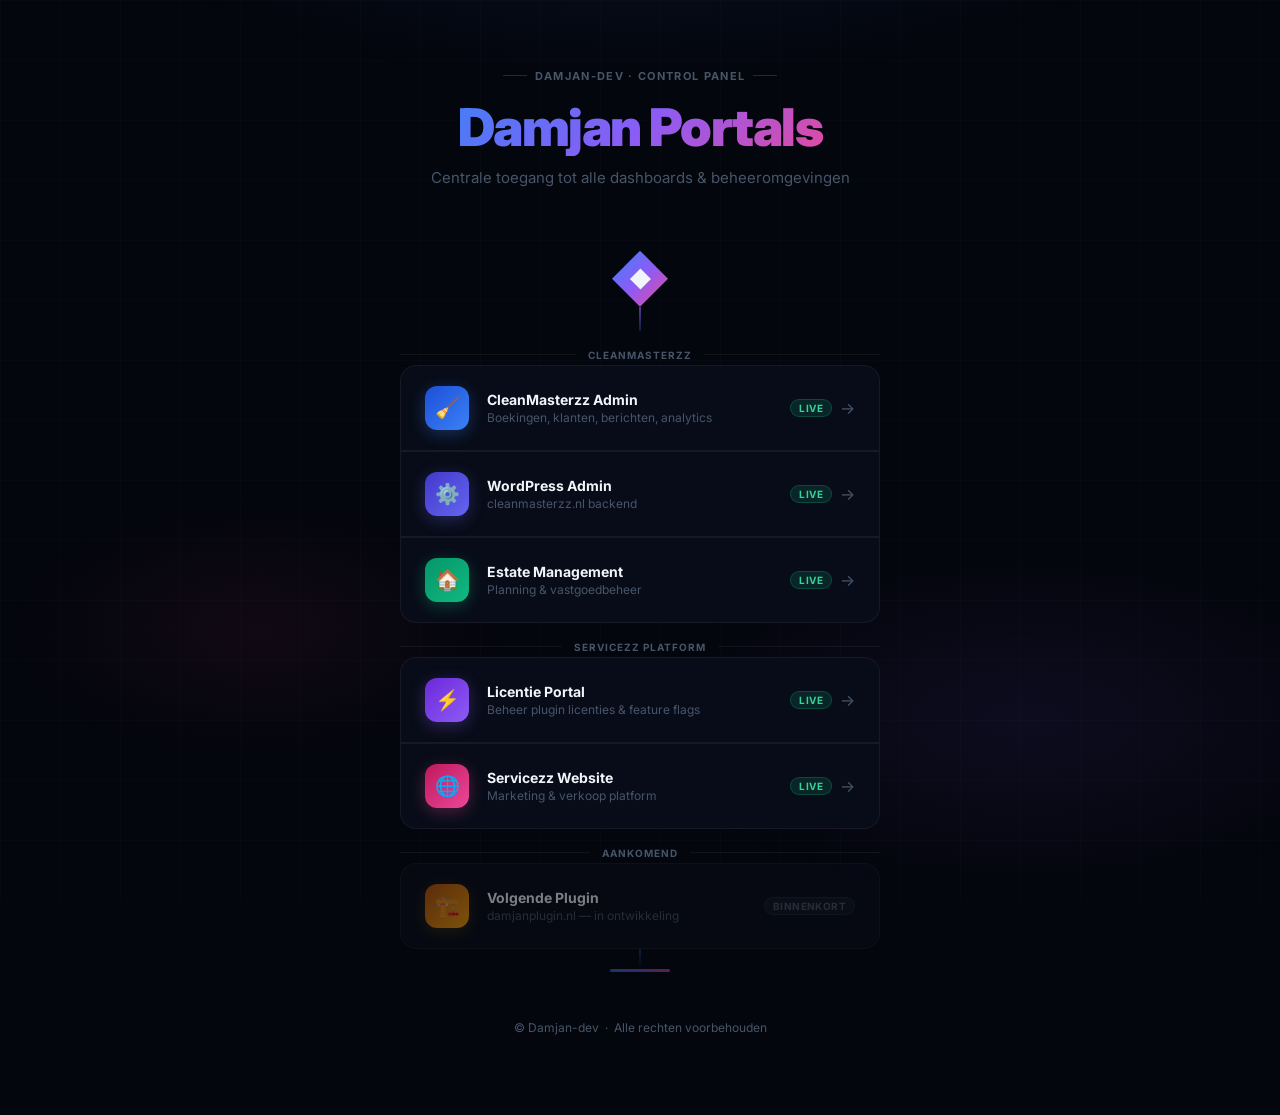
==== hub/index.html @ 9f80646f "feat: obelisk hub portal + domein hernoemen naar servicezz.cleanmasterzz.nl - hub/index.html: centra" ====
<!DOCTYPE html>
<html lang="nl">
<head>
<meta charset="UTF-8">
<meta name="viewport" content="width=device-width,initial-scale=1">
<title>Damjan — Control Panel</title>
<link href="https://fonts.googleapis.com/css2?family=Inter:wght@300;400;500;600;700;800;900&display=swap" rel="stylesheet">
<style>
*, *::before, *::after { box-sizing: border-box; margin: 0; padding: 0; }

:root {
  --bg: #04060d;
  --surface: #080c18;
  --border: rgba(255,255,255,.06);
  --border-h: rgba(255,255,255,.14);
  --text: #f1f5f9;
  --muted: #475569;
  --dim: #94a3b8;
  --blue: #3b82f6;
  --purple: #8b5cf6;
  --green: #10b981;
  --amber: #f59e0b;
  --pink: #ec4899;
  --grad-main: linear-gradient(135deg, #3b82f6 0%, #8b5cf6 50%, #ec4899 100%);
  --grad-blue: linear-gradient(135deg, #1d4ed8, #3b82f6);
  --grad-purple: linear-gradient(135deg, #6d28d9, #8b5cf6);
  --grad-green: linear-gradient(135deg, #059669, #10b981);
  --grad-amber: linear-gradient(135deg, #b45309, #f59e0b);
  --font: 'Inter', -apple-system, sans-serif;
}

html, body {
  min-height: 100vh;
  background: var(--bg);
  color: var(--text);
  font-family: var(--font);
  overflow-x: hidden;
}

/* Animated background */
body::before {
  content: '';
  position: fixed;
  inset: 0;
  background:
    radial-gradient(ellipse 80% 50% at 50% -20%, rgba(59,130,246,.12) 0%, transparent 60%),
    radial-gradient(ellipse 60% 40% at 80% 80%, rgba(139,92,246,.08) 0%, transparent 50%),
    radial-gradient(ellipse 40% 30% at 20% 70%, rgba(236,72,153,.06) 0%, transparent 50%);
  pointer-events: none;
  z-index: 0;
}

/* Grid lines overlay */
body::after {
  content: '';
  position: fixed;
  inset: 0;
  background-image:
    linear-gradient(rgba(255,255,255,.015) 1px, transparent 1px),
    linear-gradient(90deg, rgba(255,255,255,.015) 1px, transparent 1px);
  background-size: 60px 60px;
  pointer-events: none;
  z-index: 0;
}

/* ── Page layout ── */
.page {
  position: relative;
  z-index: 1;
  min-height: 100vh;
  display: flex;
  flex-direction: column;
  align-items: center;
  padding: 60px 24px 80px;
}

/* ── Header ── */
.header {
  text-align: center;
  margin-bottom: 64px;
}
.header-eyebrow {
  display: inline-flex;
  align-items: center;
  gap: 8px;
  font-size: 11px;
  font-weight: 700;
  text-transform: uppercase;
  letter-spacing: .12em;
  color: var(--muted);
  margin-bottom: 16px;
}
.header-eyebrow::before,
.header-eyebrow::after {
  content: '';
  display: block;
  width: 24px;
  height: 1px;
  background: var(--border-h);
}
.header-title {
  font-size: clamp(32px, 5vw, 52px);
  font-weight: 900;
  letter-spacing: -.03em;
  line-height: 1.1;
  background: var(--grad-main);
  -webkit-background-clip: text;
  -webkit-text-fill-color: transparent;
  background-clip: text;
  margin-bottom: 12px;
}
.header-sub {
  font-size: 15px;
  color: var(--muted);
  font-weight: 400;
}

/* ── Obelisk ── */
.obelisk {
  width: 100%;
  max-width: 480px;
  position: relative;
}

/* Top gem */
.obelisk-gem {
  width: 56px;
  height: 56px;
  margin: 0 auto 0;
  position: relative;
  display: flex;
  align-items: center;
  justify-content: center;
}
.obelisk-gem::before {
  content: '';
  position: absolute;
  inset: 0;
  background: var(--grad-main);
  clip-path: polygon(50% 0%, 100% 50%, 50% 100%, 0% 50%);
  animation: gemPulse 3s ease-in-out infinite;
}
.obelisk-gem-inner {
  position: relative;
  z-index: 1;
  font-size: 22px;
}
@keyframes gemPulse {
  0%, 100% { opacity: 1; transform: scale(1) rotate(0deg); }
  50% { opacity: .8; transform: scale(1.08) rotate(5deg); }
}

/* Spine line */
.obelisk-spine {
  width: 2px;
  background: linear-gradient(180deg, rgba(139,92,246,.6) 0%, rgba(59,130,246,.2) 100%);
  margin: 0 auto;
  height: 24px;
}

/* Card stack */
.obelisk-cards {
  display: flex;
  flex-direction: column;
  gap: 0;
}

.portal-card {
  position: relative;
  background: var(--surface);
  border: 1px solid var(--border);
  border-top: none;
  padding: 20px 24px;
  cursor: pointer;
  text-decoration: none;
  display: flex;
  align-items: center;
  gap: 18px;
  transition: background .2s, border-color .2s;
  overflow: hidden;
}

/* First card: rounded top */
.portal-card:first-child {
  border-top: 1px solid var(--border);
  border-radius: 16px 16px 0 0;
}
/* Last card: rounded bottom */
.portal-card:last-child {
  border-radius: 0 0 16px 16px;
}
/* Single card */
.portal-card:only-child {
  border-radius: 16px;
}

.portal-card::before {
  content: '';
  position: absolute;
  left: 0; top: 0; bottom: 0;
  width: 3px;
  background: var(--card-accent, var(--blue));
  opacity: 0;
  transition: opacity .2s;
}

.portal-card:hover {
  background: rgba(255,255,255,.04);
  border-color: var(--border-h);
}
.portal-card:hover::before { opacity: 1; }

/* Card icon */
.card-icon {
  width: 44px;
  height: 44px;
  border-radius: 12px;
  background: var(--card-grad, var(--grad-blue));
  display: flex;
  align-items: center;
  justify-content: center;
  font-size: 20px;
  flex-shrink: 0;
  box-shadow: 0 4px 16px var(--card-shadow, rgba(59,130,246,.3));
  transition: transform .2s, box-shadow .2s;
}
.portal-card:hover .card-icon {
  transform: scale(1.05);
  box-shadow: 0 6px 24px var(--card-shadow, rgba(59,130,246,.4));
}

/* Card text */
.card-body { flex: 1; min-width: 0; }
.card-name {
  font-size: 14px;
  font-weight: 700;
  color: var(--text);
  margin-bottom: 2px;
}
.card-desc {
  font-size: 12px;
  color: var(--muted);
  white-space: nowrap;
  overflow: hidden;
  text-overflow: ellipsis;
}

/* Card meta */
.card-meta { display: flex; align-items: center; gap: 8px; flex-shrink: 0; }

.badge {
  font-size: 10px;
  font-weight: 700;
  padding: 2px 8px;
  border-radius: 100px;
  letter-spacing: .04em;
}
.badge-live { background: rgba(16,185,129,.15); color: #34d399; border: 1px solid rgba(16,185,129,.25); }
.badge-soon { background: rgba(71,85,105,.15); color: var(--muted); border: 1px solid rgba(71,85,105,.25); }
.badge-new  { background: rgba(59,130,246,.15); color: #60a5fa; border: 1px solid rgba(59,130,246,.25); }

.card-arrow {
  color: var(--muted);
  font-size: 16px;
  transition: transform .2s, color .2s;
}
.portal-card:hover .card-arrow { transform: translateX(3px); color: var(--text); }

/* Divider between sections */
.obelisk-divider {
  display: flex;
  align-items: center;
  gap: 12px;
  padding: 18px 0 4px;
  font-size: 10px;
  font-weight: 700;
  text-transform: uppercase;
  letter-spacing: .1em;
  color: var(--muted);
}
.obelisk-divider::before, .obelisk-divider::after {
  content: '';
  flex: 1;
  height: 1px;
  background: var(--border);
}

/* Bottom spine + base */
.obelisk-base {
  width: 2px;
  height: 20px;
  background: linear-gradient(180deg, rgba(59,130,246,.2) 0%, transparent 100%);
  margin: 0 auto;
}
.obelisk-foot {
  width: 60px;
  height: 3px;
  background: var(--grad-main);
  margin: 0 auto;
  border-radius: 100px;
  opacity: .4;
}

/* Footer */
.footer {
  margin-top: 48px;
  text-align: center;
  font-size: 12px;
  color: var(--muted);
}

/* Disabled/soon cards */
.portal-card.soon {
  opacity: .5;
  pointer-events: none;
  cursor: default;
}

/* Separator line inside stack */
.portal-card + .portal-card {
  border-top: 1px solid var(--border);
}

@media (max-width: 520px) {
  .page { padding: 40px 16px 60px; }
  .header { margin-bottom: 48px; }
  .card-desc { display: none; }
}
</style>
</head>
<body>
<div class="page">

  <!-- Header -->
  <div class="header">
    <div class="header-eyebrow">Damjan-dev · Control Panel</div>
    <h1 class="header-title">Damjan Portals</h1>
    <p class="header-sub">Centrale toegang tot alle dashboards &amp; beheeromgevingen</p>
  </div>

  <!-- Obelisk -->
  <div class="obelisk">

    <!-- Gem top -->
    <div class="obelisk-gem">
      <div class="obelisk-gem-inner">◆</div>
    </div>
    <div class="obelisk-spine"></div>

    <!-- CleanMasterzz sectie -->
    <div class="obelisk-divider">CleanMasterzz</div>

    <div class="obelisk-cards">
      <a href="https://servicezz.cleanmasterzz.nl" target="_blank" class="portal-card"
         style="--card-accent:#3b82f6;--card-grad:var(--grad-blue);--card-shadow:rgba(59,130,246,.3)">
        <div class="card-icon">🧹</div>
        <div class="card-body">
          <div class="card-name">CleanMasterzz Admin</div>
          <div class="card-desc">Boekingen, klanten, berichten, analytics</div>
        </div>
        <div class="card-meta">
          <span class="badge badge-live">LIVE</span>
          <span class="card-arrow">→</span>
        </div>
      </a>

      <a href="https://cleanmasterzz.nl/wp-admin" target="_blank" class="portal-card"
         style="--card-accent:#6366f1;--card-grad:linear-gradient(135deg,#4338ca,#6366f1);--card-shadow:rgba(99,102,241,.3)">
        <div class="card-icon">⚙️</div>
        <div class="card-body">
          <div class="card-name">WordPress Admin</div>
          <div class="card-desc">cleanmasterzz.nl backend</div>
        </div>
        <div class="card-meta">
          <span class="badge badge-live">LIVE</span>
          <span class="card-arrow">→</span>
        </div>
      </a>

      <a href="https://manage.cleanmasterzz.nl" target="_blank" class="portal-card"
         style="--card-accent:#10b981;--card-grad:var(--grad-green);--card-shadow:rgba(16,185,129,.3)">
        <div class="card-icon">🏠</div>
        <div class="card-body">
          <div class="card-name">Estate Management</div>
          <div class="card-desc">Planning &amp; vastgoedbeheer</div>
        </div>
        <div class="card-meta">
          <span class="badge badge-live">LIVE</span>
          <span class="card-arrow">→</span>
        </div>
      </a>
    </div>

    <!-- Servicezz sectie -->
    <div class="obelisk-divider">Servicezz Platform</div>

    <div class="obelisk-cards">
      <a href="https://portal.damjanplugin.nl" target="_blank" class="portal-card"
         style="--card-accent:#8b5cf6;--card-grad:var(--grad-purple);--card-shadow:rgba(139,92,246,.3)">
        <div class="card-icon">⚡</div>
        <div class="card-body">
          <div class="card-name">Licentie Portal</div>
          <div class="card-desc">Beheer plugin licenties &amp; feature flags</div>
        </div>
        <div class="card-meta">
          <span class="badge badge-live">LIVE</span>
          <span class="card-arrow">→</span>
        </div>
      </a>

      <a href="https://servicezz.damjanplugin.nl" target="_blank" class="portal-card"
         style="--card-accent:#ec4899;--card-grad:linear-gradient(135deg,#be185d,#ec4899);--card-shadow:rgba(236,72,153,.3)">
        <div class="card-icon">🌐</div>
        <div class="card-body">
          <div class="card-name">Servicezz Website</div>
          <div class="card-desc">Marketing &amp; verkoop platform</div>
        </div>
        <div class="card-meta">
          <span class="badge badge-live">LIVE</span>
          <span class="card-arrow">→</span>
        </div>
      </a>
    </div>

    <!-- Toekomst -->
    <div class="obelisk-divider">Aankomend</div>

    <div class="obelisk-cards">
      <div class="portal-card soon"
           style="--card-accent:#f59e0b;--card-grad:var(--grad-amber);--card-shadow:rgba(245,158,11,.2)">
        <div class="card-icon">🏗️</div>
        <div class="card-body">
          <div class="card-name">Volgende Plugin</div>
          <div class="card-desc">damjanplugin.nl — in ontwikkeling</div>
        </div>
        <div class="card-meta">
          <span class="badge badge-soon">BINNENKORT</span>
        </div>
      </div>
    </div>

    <!-- Base -->
    <div class="obelisk-base"></div>
    <div class="obelisk-foot"></div>

  </div><!-- /obelisk -->

  <div class="footer">
    &copy; <?=date('Y')?> Damjan-dev &nbsp;·&nbsp; Alle rechten voorbehouden
  </div>

</div>
</body>
</html>
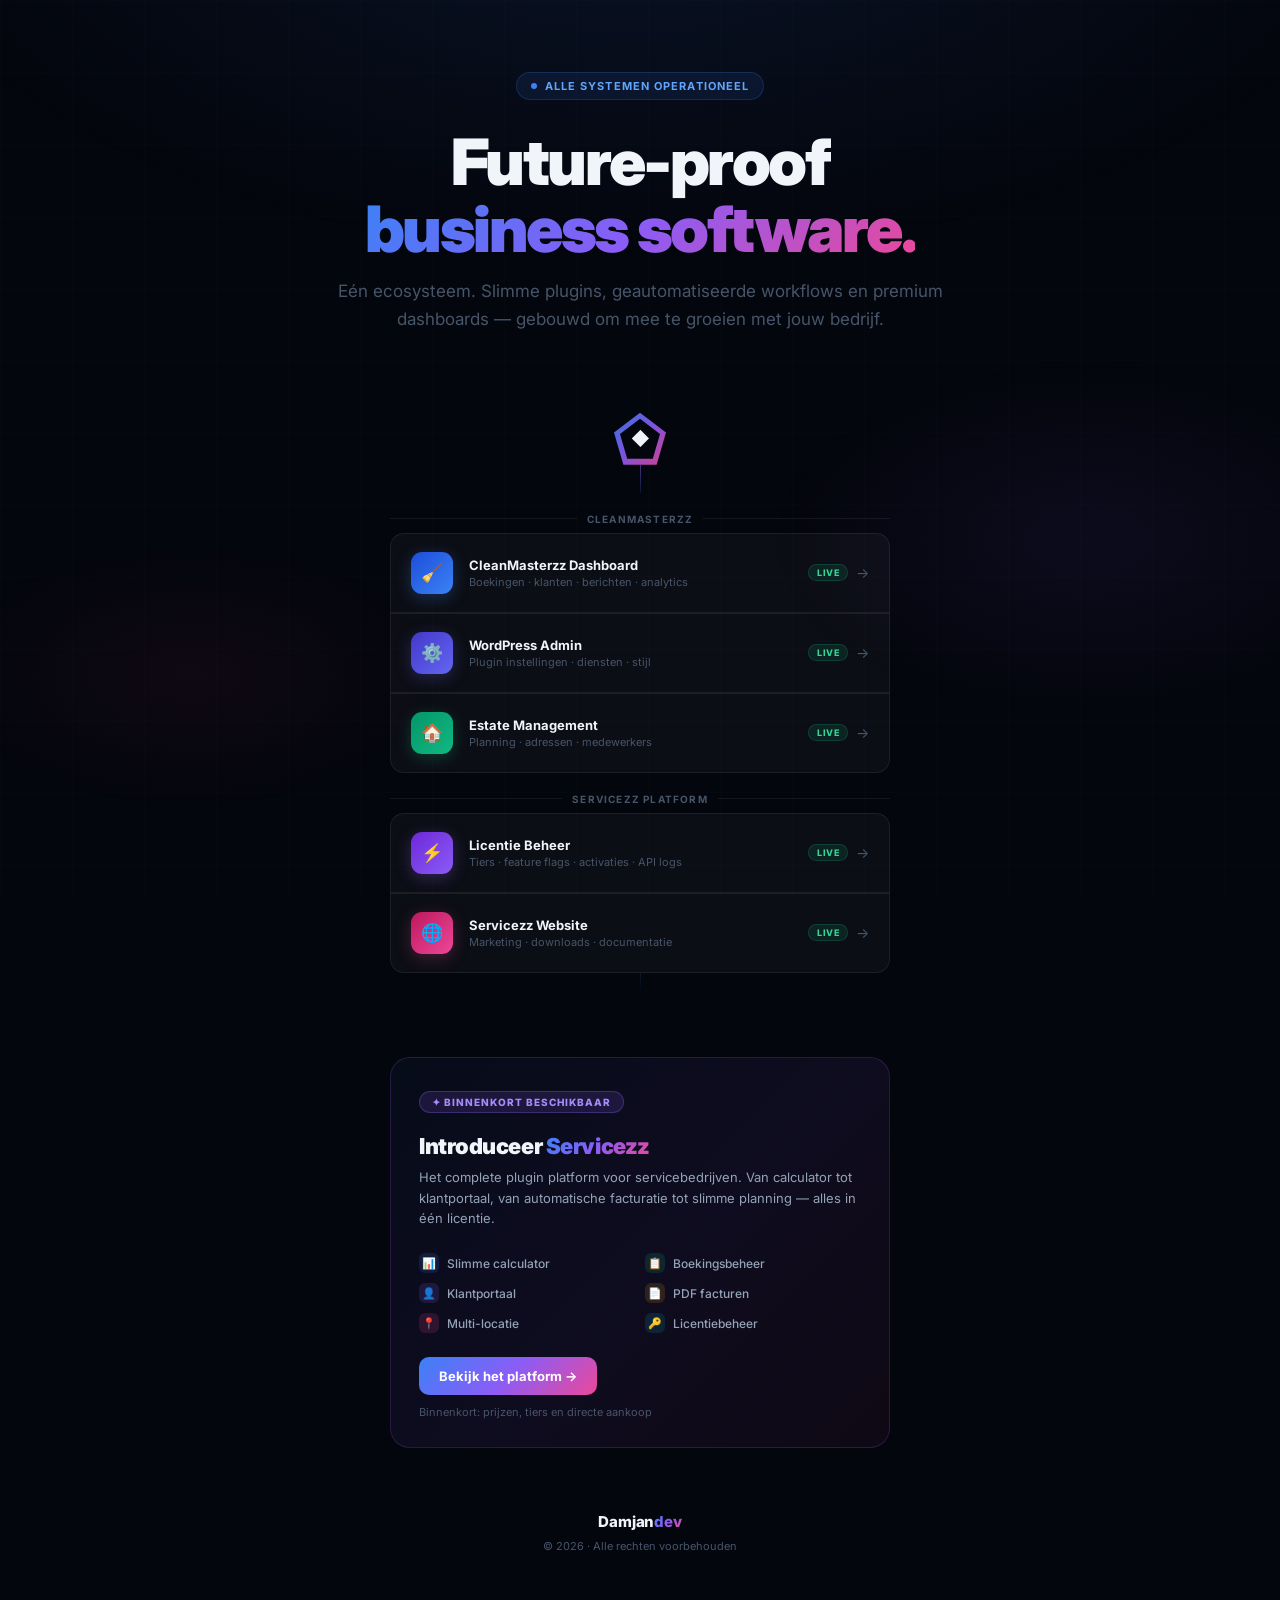
==== commit 76715358: "feat: hub portal redesign — Servicezz future-proof branding + sneak peek" ====
--- a/hub/index.html
+++ b/hub/index.html
@@ -3,450 +3,167 @@
 <head>
 <meta charset="UTF-8">
 <meta name="viewport" content="width=device-width,initial-scale=1">
-<title>Damjan — Control Panel</title>
+<title>Servicezz — Future-proof business</title>
 <link href="https://fonts.googleapis.com/css2?family=Inter:wght@300;400;500;600;700;800;900&display=swap" rel="stylesheet">
 <style>
-*, *::before, *::after { box-sizing: border-box; margin: 0; padding: 0; }
+*,*::before,*::after{box-sizing:border-box;margin:0;padding:0}
+:root{
+  --bg:#04060d;--surface:#080c18;--card:rgba(255,255,255,.035);
+  --border:rgba(255,255,255,.07);--border-h:rgba(255,255,255,.14);
+  --text:#f1f5f9;--muted:#475569;--dim:#94a3b8;
+  --blue:#3b82f6;--purple:#8b5cf6;--green:#10b981;--pink:#ec4899;
+  --grad:linear-gradient(135deg,#3b82f6 0%,#8b5cf6 50%,#ec4899 100%);
+  --font:'Inter',-apple-system,sans-serif;
+}
+html,body{min-height:100vh;background:var(--bg);color:var(--text);font-family:var(--font);overflow-x:hidden}
+.bg-glow{position:fixed;inset:0;pointer-events:none;z-index:0;background:radial-gradient(ellipse 90% 60% at 50% -10%,rgba(59,130,246,.1) 0%,transparent 65%),radial-gradient(ellipse 50% 40% at 85% 60%,rgba(139,92,246,.07) 0%,transparent 50%),radial-gradient(ellipse 40% 30% at 15% 75%,rgba(236,72,153,.05) 0%,transparent 50%)}
+.bg-grid{position:fixed;inset:0;pointer-events:none;z-index:0;background-image:linear-gradient(rgba(255,255,255,.012) 1px,transparent 1px),linear-gradient(90deg,rgba(255,255,255,.012) 1px,transparent 1px);background-size:72px 72px}
+.page{position:relative;z-index:1;min-height:100vh;display:flex;flex-direction:column;align-items:center;padding:72px 24px 96px}
 
-:root {
-  --bg: #04060d;
-  --surface: #080c18;
-  --border: rgba(255,255,255,.06);
-  --border-h: rgba(255,255,255,.14);
-  --text: #f1f5f9;
-  --muted: #475569;
-  --dim: #94a3b8;
-  --blue: #3b82f6;
-  --purple: #8b5cf6;
-  --green: #10b981;
-  --amber: #f59e0b;
-  --pink: #ec4899;
-  --grad-main: linear-gradient(135deg, #3b82f6 0%, #8b5cf6 50%, #ec4899 100%);
-  --grad-blue: linear-gradient(135deg, #1d4ed8, #3b82f6);
-  --grad-purple: linear-gradient(135deg, #6d28d9, #8b5cf6);
-  --grad-green: linear-gradient(135deg, #059669, #10b981);
-  --grad-amber: linear-gradient(135deg, #b45309, #f59e0b);
-  --font: 'Inter', -apple-system, sans-serif;
-}
+/* Hero */
+.hero{text-align:center;margin-bottom:80px;max-width:640px}
+.hero-badge{display:inline-flex;align-items:center;gap:8px;background:rgba(59,130,246,.1);border:1px solid rgba(59,130,246,.2);border-radius:100px;padding:6px 14px;margin-bottom:28px;font-size:11px;font-weight:700;text-transform:uppercase;letter-spacing:.1em;color:#60a5fa}
+.hero-badge-dot{width:6px;height:6px;border-radius:50%;background:#3b82f6;animation:pulse 2s ease-in-out infinite}
+@keyframes pulse{0%,100%{opacity:1;transform:scale(1)}50%{opacity:.5;transform:scale(1.3)}}
+.hero-title{font-size:clamp(40px,6vw,64px);font-weight:900;letter-spacing:-.04em;line-height:1.05;margin-bottom:6px}
+.hero-title-main{color:var(--text)}
+.hero-title-accent{background:var(--grad);-webkit-background-clip:text;-webkit-text-fill-color:transparent;background-clip:text}
+.hero-sub{font-size:clamp(14px,2vw,17px);color:var(--muted);font-weight:400;line-height:1.6;margin-top:16px}
 
-html, body {
-  min-height: 100vh;
-  background: var(--bg);
-  color: var(--text);
-  font-family: var(--font);
-  overflow-x: hidden;
-}
+/* Obelisk */
+.obelisk{width:100%;max-width:500px}
+.gem-wrap{display:flex;flex-direction:column;align-items:center}
+.gem{width:52px;height:52px;position:relative;display:flex;align-items:center;justify-content:center}
+.gem::before{content:'';position:absolute;inset:0;background:var(--grad);clip-path:polygon(50% 0%,100% 38%,82% 100%,18% 100%,0% 38%);animation:gemHue 8s linear infinite;opacity:.9}
+.gem::after{content:'';position:absolute;inset:6px;background:var(--bg);clip-path:polygon(50% 0%,100% 38%,82% 100%,18% 100%,0% 38%)}
+@keyframes gemHue{0%{filter:hue-rotate(0deg)}100%{filter:hue-rotate(360deg)}}
+.gem-icon{position:relative;z-index:1;font-size:18px}
+.spine{width:1px;height:28px;background:linear-gradient(180deg,rgba(139,92,246,.5),rgba(59,130,246,.15));margin:0 auto}
+.spine-base{width:1px;height:20px;background:linear-gradient(180deg,rgba(59,130,246,.15),transparent);margin:0 auto}
+.section-label{display:flex;align-items:center;gap:10px;font-size:10px;font-weight:700;text-transform:uppercase;letter-spacing:.12em;color:var(--muted);padding:20px 0 8px}
+.section-label::before,.section-label::after{content:'';flex:1;height:1px;background:var(--border)}
 
-/* Animated background */
-body::before {
-  content: '';
-  position: fixed;
-  inset: 0;
-  background:
-    radial-gradient(ellipse 80% 50% at 50% -20%, rgba(59,130,246,.12) 0%, transparent 60%),
-    radial-gradient(ellipse 60% 40% at 80% 80%, rgba(139,92,246,.08) 0%, transparent 50%),
-    radial-gradient(ellipse 40% 30% at 20% 70%, rgba(236,72,153,.06) 0%, transparent 50%);
-  pointer-events: none;
-  z-index: 0;
-}
+/* Cards */
+.stack{display:flex;flex-direction:column}
+.portal-card{display:flex;align-items:center;gap:16px;padding:18px 20px;background:var(--card);border:1px solid var(--border);border-top:none;text-decoration:none;position:relative;overflow:hidden;transition:background .18s,border-color .18s}
+.stack .portal-card:first-child{border-top:1px solid var(--border);border-radius:14px 14px 0 0}
+.stack .portal-card:last-child{border-radius:0 0 14px 14px}
+.stack .portal-card:only-child{border-radius:14px}
+.stack .portal-card+.portal-card{border-top:1px solid var(--border)}
+.portal-card::before{content:'';position:absolute;left:0;top:0;bottom:0;width:2px;background:var(--c-accent,var(--blue));opacity:0;transition:opacity .18s}
+.portal-card:hover{background:rgba(255,255,255,.055);border-color:var(--border-h)}
+.portal-card:hover::before{opacity:1}
+.c-icon{width:42px;height:42px;border-radius:11px;flex-shrink:0;background:var(--c-grad,var(--grad));display:flex;align-items:center;justify-content:center;font-size:18px;box-shadow:0 4px 16px var(--c-glow,rgba(59,130,246,.25));transition:transform .18s,box-shadow .18s}
+.portal-card:hover .c-icon{transform:scale(1.06);box-shadow:0 6px 24px var(--c-glow,rgba(59,130,246,.35))}
+.c-body{flex:1;min-width:0}
+.c-name{font-size:13px;font-weight:700;color:var(--text);margin-bottom:2px}
+.c-desc{font-size:11px;color:var(--muted);white-space:nowrap;overflow:hidden;text-overflow:ellipsis}
+.c-meta{display:flex;align-items:center;gap:8px;flex-shrink:0}
+.badge{font-size:9px;font-weight:800;padding:2px 8px;border-radius:100px;letter-spacing:.05em;text-transform:uppercase}
+.badge-live{background:rgba(16,185,129,.12);color:#34d399;border:1px solid rgba(16,185,129,.2)}
+.badge-soon{background:rgba(71,85,105,.12);color:var(--muted);border:1px solid rgba(71,85,105,.2)}
+.c-arrow{color:var(--muted);font-size:14px;transition:transform .18s,color .18s}
+.portal-card:hover .c-arrow{transform:translateX(3px);color:var(--text)}
 
-/* Grid lines overlay */
-body::after {
-  content: '';
-  position: fixed;
-  inset: 0;
-  background-image:
-    linear-gradient(rgba(255,255,255,.015) 1px, transparent 1px),
-    linear-gradient(90deg, rgba(255,255,255,.015) 1px, transparent 1px);
-  background-size: 60px 60px;
-  pointer-events: none;
-  z-index: 0;
-}
-
-/* ── Page layout ── */
-.page {
-  position: relative;
-  z-index: 1;
-  min-height: 100vh;
-  display: flex;
-  flex-direction: column;
-  align-items: center;
-  padding: 60px 24px 80px;
-}
-
-/* ── Header ── */
-.header {
-  text-align: center;
-  margin-bottom: 64px;
-}
-.header-eyebrow {
-  display: inline-flex;
-  align-items: center;
-  gap: 8px;
-  font-size: 11px;
-  font-weight: 700;
-  text-transform: uppercase;
-  letter-spacing: .12em;
-  color: var(--muted);
-  margin-bottom: 16px;
-}
-.header-eyebrow::before,
-.header-eyebrow::after {
-  content: '';
-  display: block;
-  width: 24px;
-  height: 1px;
-  background: var(--border-h);
-}
-.header-title {
-  font-size: clamp(32px, 5vw, 52px);
-  font-weight: 900;
-  letter-spacing: -.03em;
-  line-height: 1.1;
-  background: var(--grad-main);
-  -webkit-background-clip: text;
-  -webkit-text-fill-color: transparent;
-  background-clip: text;
-  margin-bottom: 12px;
-}
-.header-sub {
-  font-size: 15px;
-  color: var(--muted);
-  font-weight: 400;
-}
-
-/* ── Obelisk ── */
-.obelisk {
-  width: 100%;
-  max-width: 480px;
-  position: relative;
-}
-
-/* Top gem */
-.obelisk-gem {
-  width: 56px;
-  height: 56px;
-  margin: 0 auto 0;
-  position: relative;
-  display: flex;
-  align-items: center;
-  justify-content: center;
-}
-.obelisk-gem::before {
-  content: '';
-  position: absolute;
-  inset: 0;
-  background: var(--grad-main);
-  clip-path: polygon(50% 0%, 100% 50%, 50% 100%, 0% 50%);
-  animation: gemPulse 3s ease-in-out infinite;
-}
-.obelisk-gem-inner {
-  position: relative;
-  z-index: 1;
-  font-size: 22px;
-}
-@keyframes gemPulse {
-  0%, 100% { opacity: 1; transform: scale(1) rotate(0deg); }
-  50% { opacity: .8; transform: scale(1.08) rotate(5deg); }
-}
-
-/* Spine line */
-.obelisk-spine {
-  width: 2px;
-  background: linear-gradient(180deg, rgba(139,92,246,.6) 0%, rgba(59,130,246,.2) 100%);
-  margin: 0 auto;
-  height: 24px;
-}
-
-/* Card stack */
-.obelisk-cards {
-  display: flex;
-  flex-direction: column;
-  gap: 0;
-}
-
-.portal-card {
-  position: relative;
-  background: var(--surface);
-  border: 1px solid var(--border);
-  border-top: none;
-  padding: 20px 24px;
-  cursor: pointer;
-  text-decoration: none;
-  display: flex;
-  align-items: center;
-  gap: 18px;
-  transition: background .2s, border-color .2s;
-  overflow: hidden;
-}
-
-/* First card: rounded top */
-.portal-card:first-child {
-  border-top: 1px solid var(--border);
-  border-radius: 16px 16px 0 0;
-}
-/* Last card: rounded bottom */
-.portal-card:last-child {
-  border-radius: 0 0 16px 16px;
-}
-/* Single card */
-.portal-card:only-child {
-  border-radius: 16px;
-}
-
-.portal-card::before {
-  content: '';
-  position: absolute;
-  left: 0; top: 0; bottom: 0;
-  width: 3px;
-  background: var(--card-accent, var(--blue));
-  opacity: 0;
-  transition: opacity .2s;
-}
-
-.portal-card:hover {
-  background: rgba(255,255,255,.04);
-  border-color: var(--border-h);
-}
-.portal-card:hover::before { opacity: 1; }
-
-/* Card icon */
-.card-icon {
-  width: 44px;
-  height: 44px;
-  border-radius: 12px;
-  background: var(--card-grad, var(--grad-blue));
-  display: flex;
-  align-items: center;
-  justify-content: center;
-  font-size: 20px;
-  flex-shrink: 0;
-  box-shadow: 0 4px 16px var(--card-shadow, rgba(59,130,246,.3));
-  transition: transform .2s, box-shadow .2s;
-}
-.portal-card:hover .card-icon {
-  transform: scale(1.05);
-  box-shadow: 0 6px 24px var(--card-shadow, rgba(59,130,246,.4));
-}
-
-/* Card text */
-.card-body { flex: 1; min-width: 0; }
-.card-name {
-  font-size: 14px;
-  font-weight: 700;
-  color: var(--text);
-  margin-bottom: 2px;
-}
-.card-desc {
-  font-size: 12px;
-  color: var(--muted);
-  white-space: nowrap;
-  overflow: hidden;
-  text-overflow: ellipsis;
-}
-
-/* Card meta */
-.card-meta { display: flex; align-items: center; gap: 8px; flex-shrink: 0; }
-
-.badge {
-  font-size: 10px;
-  font-weight: 700;
-  padding: 2px 8px;
-  border-radius: 100px;
-  letter-spacing: .04em;
-}
-.badge-live { background: rgba(16,185,129,.15); color: #34d399; border: 1px solid rgba(16,185,129,.25); }
-.badge-soon { background: rgba(71,85,105,.15); color: var(--muted); border: 1px solid rgba(71,85,105,.25); }
-.badge-new  { background: rgba(59,130,246,.15); color: #60a5fa; border: 1px solid rgba(59,130,246,.25); }
-
-.card-arrow {
-  color: var(--muted);
-  font-size: 16px;
-  transition: transform .2s, color .2s;
-}
-.portal-card:hover .card-arrow { transform: translateX(3px); color: var(--text); }
-
-/* Divider between sections */
-.obelisk-divider {
-  display: flex;
-  align-items: center;
-  gap: 12px;
-  padding: 18px 0 4px;
-  font-size: 10px;
-  font-weight: 700;
-  text-transform: uppercase;
-  letter-spacing: .1em;
-  color: var(--muted);
-}
-.obelisk-divider::before, .obelisk-divider::after {
-  content: '';
-  flex: 1;
-  height: 1px;
-  background: var(--border);
-}
-
-/* Bottom spine + base */
-.obelisk-base {
-  width: 2px;
-  height: 20px;
-  background: linear-gradient(180deg, rgba(59,130,246,.2) 0%, transparent 100%);
-  margin: 0 auto;
-}
-.obelisk-foot {
-  width: 60px;
-  height: 3px;
-  background: var(--grad-main);
-  margin: 0 auto;
-  border-radius: 100px;
-  opacity: .4;
-}
+/* Sneak peek */
+.sneak{margin-top:64px;width:100%;max-width:500px;border:1px solid rgba(139,92,246,.2);border-radius:20px;background:linear-gradient(135deg,rgba(59,130,246,.05) 0%,rgba(139,92,246,.08) 50%,rgba(236,72,153,.05) 100%);overflow:hidden;position:relative}
+.sneak-inner{position:relative;z-index:1;padding:32px 28px 28px}
+.sneak-tag{display:inline-flex;align-items:center;gap:6px;background:rgba(139,92,246,.15);border:1px solid rgba(139,92,246,.3);border-radius:100px;padding:4px 12px;margin-bottom:20px;font-size:10px;font-weight:800;letter-spacing:.1em;text-transform:uppercase;color:#a78bfa}
+.sneak-title{font-size:22px;font-weight:900;letter-spacing:-.02em;margin-bottom:8px}
+.sneak-title span{background:var(--grad);-webkit-background-clip:text;-webkit-text-fill-color:transparent;background-clip:text}
+.sneak-body{font-size:13px;color:var(--dim);line-height:1.6;margin-bottom:24px}
+.sneak-features{display:grid;grid-template-columns:1fr 1fr;gap:10px;margin-bottom:24px}
+.sneak-feat{display:flex;align-items:center;gap:8px;font-size:12px;font-weight:500;color:var(--dim)}
+.sneak-feat-dot{width:20px;height:20px;border-radius:6px;display:flex;align-items:center;justify-content:center;font-size:11px;flex-shrink:0}
+.sneak-cta{display:inline-flex;align-items:center;gap:8px;background:var(--grad);border-radius:10px;padding:11px 20px;font-size:13px;font-weight:700;color:#fff;text-decoration:none;transition:opacity .18s,transform .18s}
+.sneak-cta:hover{opacity:.9;transform:translateY(-1px)}
+.sneak-cta-sub{font-size:11px;color:var(--muted);margin-top:10px}
 
 /* Footer */
-.footer {
-  margin-top: 48px;
-  text-align: center;
-  font-size: 12px;
-  color: var(--muted);
-}
+.footer{margin-top:64px;text-align:center}
+.footer-logo{font-size:15px;font-weight:800;letter-spacing:-.01em;margin-bottom:8px}
+.footer-logo span{background:var(--grad);-webkit-background-clip:text;-webkit-text-fill-color:transparent;background-clip:text}
+.footer-copy{font-size:11px;color:var(--muted)}
 
-/* Disabled/soon cards */
-.portal-card.soon {
-  opacity: .5;
-  pointer-events: none;
-  cursor: default;
-}
-
-/* Separator line inside stack */
-.portal-card + .portal-card {
-  border-top: 1px solid var(--border);
-}
-
-@media (max-width: 520px) {
-  .page { padding: 40px 16px 60px; }
-  .header { margin-bottom: 48px; }
-  .card-desc { display: none; }
-}
+@media(max-width:540px){.hero{margin-bottom:56px}.c-desc{display:none}.sneak-features{grid-template-columns:1fr}.sneak-inner{padding:24px 20px 20px}}
 </style>
 </head>
 <body>
+<div class="bg-glow"></div>
+<div class="bg-grid"></div>
 <div class="page">
 
-  <!-- Header -->
-  <div class="header">
-    <div class="header-eyebrow">Damjan-dev · Control Panel</div>
-    <h1 class="header-title">Damjan Portals</h1>
-    <p class="header-sub">Centrale toegang tot alle dashboards &amp; beheeromgevingen</p>
+  <div class="hero">
+    <div class="hero-badge"><span class="hero-badge-dot"></span>Alle systemen operationeel</div>
+    <h1 class="hero-title">
+      <span class="hero-title-main">Future-proof </span><br>
+      <span class="hero-title-accent">business software.</span>
+    </h1>
+    <p class="hero-sub">Eén ecosysteem. Slimme plugins, geautomatiseerde workflows en premium dashboards — gebouwd om mee te groeien met jouw bedrijf.</p>
   </div>
 
-  <!-- Obelisk -->
   <div class="obelisk">
+    <div class="gem-wrap">
+      <div class="gem"><span class="gem-icon">◆</span></div>
+    </div>
+    <div class="spine"></div>
 
-    <!-- Gem top -->
-    <div class="obelisk-gem">
-      <div class="obelisk-gem-inner">◆</div>
-    </div>
-    <div class="obelisk-spine"></div>
-
-    <!-- CleanMasterzz sectie -->
-    <div class="obelisk-divider">CleanMasterzz</div>
-
-    <div class="obelisk-cards">
-      <a href="https://servicezz.cleanmasterzz.nl" target="_blank" class="portal-card"
-         style="--card-accent:#3b82f6;--card-grad:var(--grad-blue);--card-shadow:rgba(59,130,246,.3)">
-        <div class="card-icon">🧹</div>
-        <div class="card-body">
-          <div class="card-name">CleanMasterzz Admin</div>
-          <div class="card-desc">Boekingen, klanten, berichten, analytics</div>
-        </div>
-        <div class="card-meta">
-          <span class="badge badge-live">LIVE</span>
-          <span class="card-arrow">→</span>
-        </div>
+    <div class="section-label">CleanMasterzz</div>
+    <div class="stack">
+      <a href="https://servicezz.cleanmasterzz.nl" target="_blank" class="portal-card" style="--c-accent:#3b82f6;--c-grad:linear-gradient(135deg,#1d4ed8,#3b82f6);--c-glow:rgba(59,130,246,.28)">
+        <div class="c-icon">🧹</div>
+        <div class="c-body"><div class="c-name">CleanMasterzz Dashboard</div><div class="c-desc">Boekingen · klanten · berichten · analytics</div></div>
+        <div class="c-meta"><span class="badge badge-live">Live</span><span class="c-arrow">→</span></div>
       </a>
-
-      <a href="https://cleanmasterzz.nl/wp-admin" target="_blank" class="portal-card"
-         style="--card-accent:#6366f1;--card-grad:linear-gradient(135deg,#4338ca,#6366f1);--card-shadow:rgba(99,102,241,.3)">
-        <div class="card-icon">⚙️</div>
-        <div class="card-body">
-          <div class="card-name">WordPress Admin</div>
-          <div class="card-desc">cleanmasterzz.nl backend</div>
-        </div>
-        <div class="card-meta">
-          <span class="badge badge-live">LIVE</span>
-          <span class="card-arrow">→</span>
-        </div>
+      <a href="https://cleanmasterzz.nl/wp-admin" target="_blank" class="portal-card" style="--c-accent:#6366f1;--c-grad:linear-gradient(135deg,#4338ca,#6366f1);--c-glow:rgba(99,102,241,.25)">
+        <div class="c-icon">⚙️</div>
+        <div class="c-body"><div class="c-name">WordPress Admin</div><div class="c-desc">Plugin instellingen · diensten · stijl</div></div>
+        <div class="c-meta"><span class="badge badge-live">Live</span><span class="c-arrow">→</span></div>
       </a>
-
-      <a href="https://manage.cleanmasterzz.nl" target="_blank" class="portal-card"
-         style="--card-accent:#10b981;--card-grad:var(--grad-green);--card-shadow:rgba(16,185,129,.3)">
-        <div class="card-icon">🏠</div>
-        <div class="card-body">
-          <div class="card-name">Estate Management</div>
-          <div class="card-desc">Planning &amp; vastgoedbeheer</div>
-        </div>
-        <div class="card-meta">
-          <span class="badge badge-live">LIVE</span>
-          <span class="card-arrow">→</span>
-        </div>
+      <a href="https://manage.cleanmasterzz.nl" target="_blank" class="portal-card" style="--c-accent:#10b981;--c-grad:linear-gradient(135deg,#059669,#10b981);--c-glow:rgba(16,185,129,.25)">
+        <div class="c-icon">🏠</div>
+        <div class="c-body"><div class="c-name">Estate Management</div><div class="c-desc">Planning · adressen · medewerkers</div></div>
+        <div class="c-meta"><span class="badge badge-live">Live</span><span class="c-arrow">→</span></div>
       </a>
     </div>
 
-    <!-- Servicezz sectie -->
-    <div class="obelisk-divider">Servicezz Platform</div>
-
-    <div class="obelisk-cards">
-      <a href="https://portal.damjanplugin.nl" target="_blank" class="portal-card"
-         style="--card-accent:#8b5cf6;--card-grad:var(--grad-purple);--card-shadow:rgba(139,92,246,.3)">
-        <div class="card-icon">⚡</div>
-        <div class="card-body">
-          <div class="card-name">Licentie Portal</div>
-          <div class="card-desc">Beheer plugin licenties &amp; feature flags</div>
-        </div>
-        <div class="card-meta">
-          <span class="badge badge-live">LIVE</span>
-          <span class="card-arrow">→</span>
-        </div>
+    <div class="section-label">Servicezz Platform</div>
+    <div class="stack">
+      <a href="https://portal.damjanplugin.nl" target="_blank" class="portal-card" style="--c-accent:#8b5cf6;--c-grad:linear-gradient(135deg,#6d28d9,#8b5cf6);--c-glow:rgba(139,92,246,.28)">
+        <div class="c-icon">⚡</div>
+        <div class="c-body"><div class="c-name">Licentie Beheer</div><div class="c-desc">Tiers · feature flags · activaties · API logs</div></div>
+        <div class="c-meta"><span class="badge badge-live">Live</span><span class="c-arrow">→</span></div>
       </a>
-
-      <a href="https://servicezz.damjanplugin.nl" target="_blank" class="portal-card"
-         style="--card-accent:#ec4899;--card-grad:linear-gradient(135deg,#be185d,#ec4899);--card-shadow:rgba(236,72,153,.3)">
-        <div class="card-icon">🌐</div>
-        <div class="card-body">
-          <div class="card-name">Servicezz Website</div>
-          <div class="card-desc">Marketing &amp; verkoop platform</div>
-        </div>
-        <div class="card-meta">
-          <span class="badge badge-live">LIVE</span>
-          <span class="card-arrow">→</span>
-        </div>
+      <a href="https://servicezz.damjanplugin.nl" target="_blank" class="portal-card" style="--c-accent:#ec4899;--c-grad:linear-gradient(135deg,#be185d,#ec4899);--c-glow:rgba(236,72,153,.25)">
+        <div class="c-icon">🌐</div>
+        <div class="c-body"><div class="c-name">Servicezz Website</div><div class="c-desc">Marketing · downloads · documentatie</div></div>
+        <div class="c-meta"><span class="badge badge-live">Live</span><span class="c-arrow">→</span></div>
       </a>
     </div>
+    <div class="spine-base"></div>
+  </div>
 
-    <!-- Toekomst -->
-    <div class="obelisk-divider">Aankomend</div>
-
-    <div class="obelisk-cards">
-      <div class="portal-card soon"
-           style="--card-accent:#f59e0b;--card-grad:var(--grad-amber);--card-shadow:rgba(245,158,11,.2)">
-        <div class="card-icon">🏗️</div>
-        <div class="card-body">
-          <div class="card-name">Volgende Plugin</div>
-          <div class="card-desc">damjanplugin.nl — in ontwikkeling</div>
-        </div>
-        <div class="card-meta">
-          <span class="badge badge-soon">BINNENKORT</span>
-        </div>
+  <div class="sneak">
+    <div class="sneak-inner">
+      <div class="sneak-tag">✦ Binnenkort beschikbaar</div>
+      <h2 class="sneak-title">Introduceer <span>Servicezz</span></h2>
+      <p class="sneak-body">Het complete plugin platform voor servicebedrijven. Van calculator tot klantportaal, van automatische facturatie tot slimme planning — alles in één licentie.</p>
+      <div class="sneak-features">
+        <div class="sneak-feat"><div class="sneak-feat-dot" style="background:rgba(59,130,246,.15);color:#60a5fa">📊</div>Slimme calculator</div>
+        <div class="sneak-feat"><div class="sneak-feat-dot" style="background:rgba(16,185,129,.15);color:#34d399">📋</div>Boekingsbeheer</div>
+        <div class="sneak-feat"><div class="sneak-feat-dot" style="background:rgba(139,92,246,.15);color:#a78bfa">👤</div>Klantportaal</div>
+        <div class="sneak-feat"><div class="sneak-feat-dot" style="background:rgba(245,158,11,.15);color:#fbbf24">📄</div>PDF facturen</div>
+        <div class="sneak-feat"><div class="sneak-feat-dot" style="background:rgba(236,72,153,.15);color:#f472b6">📍</div>Multi-locatie</div>
+        <div class="sneak-feat"><div class="sneak-feat-dot" style="background:rgba(6,182,212,.15);color:#22d3ee">🔑</div>Licentiebeheer</div>
       </div>
+      <a href="https://servicezz.damjanplugin.nl" target="_blank" class="sneak-cta">Bekijk het platform →</a>
+      <p class="sneak-cta-sub">Binnenkort: prijzen, tiers en directe aankoop</p>
     </div>
-
-    <!-- Base -->
-    <div class="obelisk-base"></div>
-    <div class="obelisk-foot"></div>
-
-  </div><!-- /obelisk -->
+  </div>
 
   <div class="footer">
-    &copy; <?=date('Y')?> Damjan-dev &nbsp;·&nbsp; Alle rechten voorbehouden
+    <div class="footer-logo">Damjan<span>dev</span></div>
+    <div class="footer-copy">&copy; 2026 &middot; Alle rechten voorbehouden</div>
   </div>
 
 </div>
